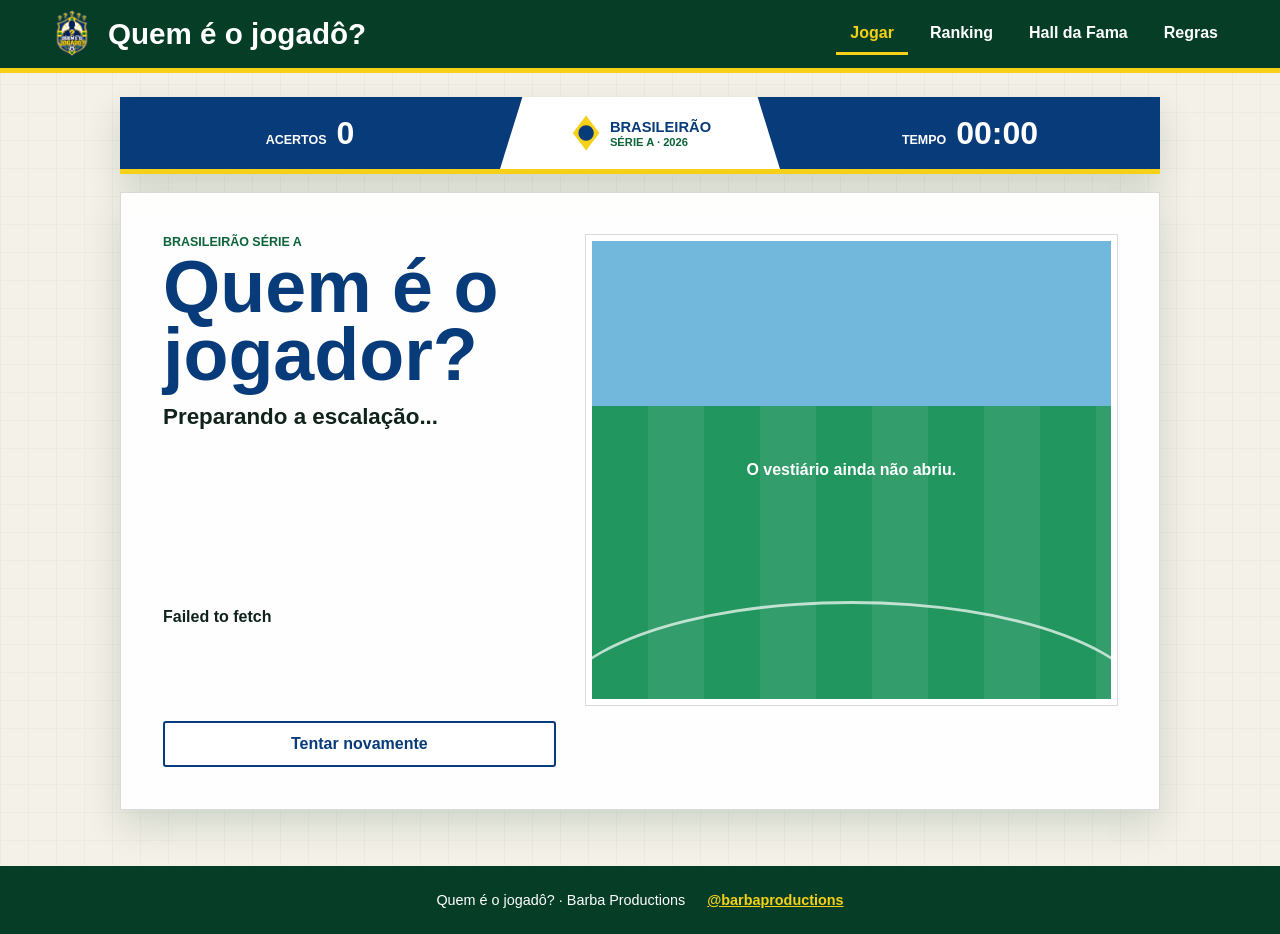
==== web/index.html @ 21b41969 "Publish Quem é o jogadô frontend" ====
<!doctype html>
<html lang="pt-BR">
<head>
  <meta charset="utf-8">
  <meta name="viewport" content="width=device-width, initial-scale=1">
  <meta name="theme-color" content="#0b6338">
  <meta name="description" content="Adivinhe jogadores do Brasileirão Série A pela silhueta, clube, camisa e posição neste quiz de futebol gratuito.">
  <meta http-equiv="Content-Security-Policy" content="default-src 'self'; img-src 'self' https://southamerica-east1-quemeojogado.cloudfunctions.net http://127.0.0.1:5001 data:; connect-src 'self' https://southamerica-east1-quemeojogado.cloudfunctions.net http://127.0.0.1:5001; style-src 'self' https://fonts.googleapis.com; font-src https://fonts.gstatic.com; script-src 'self'; base-uri 'self'; form-action 'self'">
  <title>Quem é o jogadô? | Quiz de jogadores do Brasileirão</title>
  <link rel="canonical" href="https://qj.barbaproductions.com/">
  <link rel="icon" href="favicon.ico" sizes="any">
  <link rel="icon" type="image/png" sizes="32x32" href="favicon-32x32.png">
  <link rel="icon" type="image/png" sizes="16x16" href="favicon-16x16.png">
  <link rel="apple-touch-icon" sizes="180x180" href="apple-touch-icon.png">
  <link rel="manifest" href="manifest.webmanifest">
  <link rel="preconnect" href="https://fonts.googleapis.com">
  <link rel="preconnect" href="https://fonts.gstatic.com" crossorigin>
  <link href="https://fonts.googleapis.com/css2?family=Barlow+Condensed:wght@600;700;800&family=Source+Sans+3:wght@400;600;700&display=swap" rel="stylesheet">
  <link rel="stylesheet" href="css/style.css">
</head>
<body>
  <header class="topbar">
    <a class="brand" href="index.html" aria-label="Quem é o jogadô? - Jogar">
      <img src="assets/QJ_logo.png" alt="Quem é o jogadô?">
      <span>Quem é o jogadô?</span>
    </a>
    <button class="menu-button" id="menu-button" type="button" aria-label="Abrir menu" aria-expanded="false">☰</button>
    <nav id="site-nav" aria-label="Navegação principal">
      <a class="active" href="index.html">Jogar</a>
      <a href="ranking.html">Ranking</a>
      <a href="hall-of-fame.html">Hall da Fama</a>
      <a href="regras.html">Regras</a>
    </nav>
  </header>

  <main class="game-shell">
    <section class="score-strip" aria-label="Placar da partida">
      <div><span class="score-label">Acertos</span><strong id="score">0</strong></div>
      <div class="competition-mark"><img src="assets/brasileirao-placeholder.svg" alt="Brasileirão Série A 2026 - logo provisório"></div>
      <div><span class="score-label">Tempo</span><strong id="timer">00:00</strong></div>
    </section>

    <section class="game-panel" aria-live="polite">
      <div class="question-block">
        <p class="eyebrow">Brasileirão Série A</p>
        <h1>Quem é o jogador?</h1>
        <p class="clue" id="clue">Preparando a escalação...</p>
      </div>

      <div class="player-stage">
        <div class="pitch-lines" aria-hidden="true"></div>
        <img id="player-image" alt="Silhueta do jogador misterioso" hidden>
        <div class="loading-player" id="loading-player" role="status">Entrando em campo...</div>
      </div>

      <div class="options" id="options" aria-label="Alternativas"></div>
      <p class="status-message" id="status-message" role="status"></p>
      <button class="button button-secondary" id="retry-button" type="button" hidden>Tentar novamente</button>
    </section>

    <section class="game-over" id="game-over" hidden>
      <p class="eyebrow">Fim de jogo</p>
      <h2>Sua sequência: <span id="final-score">0</span></h2>
      <p>Tempo total: <strong id="final-time">00:00</strong></p>
      <form id="score-form">
        <label for="player-name">Seu nome no Ranking dos "especialistas"</label>
        <div class="submit-row">
          <input id="player-name" name="name" maxlength="24" autocomplete="nickname" placeholder="Seu nome" required>
          <button class="button button-primary" type="submit">Enviar resultado</button>
        </div>
      </form>
      <p class="form-status" id="submit-status" role="status"></p>
      <div class="end-actions">
        <button class="button button-secondary" id="share-button" type="button">Compartilhar</button>
        <button class="button button-primary" id="new-game-button" type="button">Jogar de novo</button>
      </div>
    </section>
  </main>

  <footer>
    <span>Quem é o jogadô? · Barba Productions</span>
    <a href="https://www.instagram.com/barba.productions/" target="_blank" rel="noopener noreferrer">@barbaproductions</a>
  </footer>

  <script type="module" src="js/game.js"></script>
</body>
</html>
---- web/css/style.css ----
@import url('https://fonts.googleapis.com/css2?family=Barlow+Condensed:wght@600;700;800&family=Source+Sans+3:wght@400;600;700&display=swap');

:root {
  --green: #0b6338;
  --green-dark: #063d27;
  --yellow: #f7d117;
  --blue: #083b7a;
  --red: #c93434;
  --ink: #10231b;
  --paper: #f4f1e8;
  --white: #fff;
  --line: rgba(16, 35, 27, 0.16);
  --shadow: 0 14px 35px rgba(6, 61, 39, 0.16);
}

* { box-sizing: border-box; }
[hidden] { display: none !important; }
html { min-width: 320px; }
body {
  margin: 0;
  min-height: 100vh;
  display: flex;
  flex-direction: column;
  color: var(--ink);
  background-color: var(--paper);
  background-image: linear-gradient(rgba(11,99,56,.035) 1px, transparent 1px), linear-gradient(90deg, rgba(11,99,56,.035) 1px, transparent 1px);
  background-size: 28px 28px;
  font-family: 'Source Sans 3', sans-serif;
}

button, input { font: inherit; }
a { color: inherit; }
.topbar {
  min-height: 72px;
  padding: 10px clamp(16px, 4vw, 48px);
  display: flex;
  align-items: center;
  justify-content: space-between;
  gap: 24px;
  color: var(--white);
  background: var(--green-dark);
  border-bottom: 5px solid var(--yellow);
}
.brand { display: flex; align-items: center; gap: 12px; text-decoration: none; }
.brand img { width: 48px; height: 48px; object-fit: contain; }
.brand span, h1, h2 { font-family: 'Barlow Condensed', sans-serif; letter-spacing: 0; }
.brand span { font-size: clamp(1.35rem, 3vw, 1.85rem); font-weight: 800; }
nav { display: flex; gap: 8px; }
nav a { padding: 10px 14px; font-weight: 700; text-decoration: none; border-bottom: 3px solid transparent; }
nav a:hover, nav a.active { color: var(--yellow); border-color: var(--yellow); }
.menu-button { display: none; border: 0; background: transparent; color: var(--white); font-size: 1.6rem; cursor: pointer; }

.game-shell, .ranking-shell, .content-shell { width: min(100% - 24px, 1040px); margin: 0 auto; flex: 1; }
.game-shell { padding: 24px 0 56px; }
.score-strip {
  display: grid;
  grid-template-columns: minmax(96px, 1fr) minmax(180px, 280px) minmax(96px, 1fr);
  align-items: center;
  min-height: 76px;
  color: var(--white);
  background: var(--blue);
  border-bottom: 5px solid var(--yellow);
  box-shadow: var(--shadow);
}
.score-strip > div:not(.competition-mark) { display: flex; align-items: baseline; justify-content: center; gap: 10px; }
.score-label { text-transform: uppercase; font-weight: 700; font-size: .78rem; }
.score-strip strong { font-family: 'Barlow Condensed', sans-serif; font-size: 2rem; }
.competition-mark { align-self: stretch; display: grid; place-items: center; padding: 8px; background: var(--white); clip-path: polygon(8% 0, 92% 0, 100% 100%, 0 100%); }
.competition-mark img { width: 100%; max-height: 56px; }

.game-panel { margin-top: 18px; display: grid; grid-template-columns: minmax(250px, .85fr) minmax(320px, 1.15fr); grid-template-areas: 'question stage' 'options stage' 'status stage'; gap: 16px 30px; padding: clamp(22px, 4vw, 42px); background: rgba(255,255,255,.94); border: 1px solid var(--line); box-shadow: var(--shadow); }
.question-block { grid-area: question; text-align: left; }
.eyebrow { margin: 0 0 4px; color: var(--green); font-size: .78rem; font-weight: 800; text-transform: uppercase; }
h1 { margin: 0; color: var(--blue); font-size: clamp(2.4rem, 7vw, 4.6rem); line-height: .92; }
.clue { margin: 16px 0 0; font-weight: 700; font-size: 1.4rem; }
.player-stage { grid-area: stage; position: relative; overflow: hidden; min-height: 470px; display: grid; place-items: end center; background: linear-gradient(180deg, #72b7dc 0 36%, #159055 36% 100%); border: 6px solid var(--white); outline: 1px solid var(--line); }
.player-stage::before { content: ''; position: absolute; width: 115%; height: 48%; bottom: -28%; border: 3px solid rgba(255,255,255,.7); border-radius: 50%; }
.pitch-lines { position: absolute; inset: 36% 0 0; background: repeating-linear-gradient(90deg, rgba(255,255,255,.05) 0 56px, rgba(255,255,255,.13) 56px 112px); }
.player-stage img { position: relative; z-index: 2; width: min(100%, 430px); height: 450px; object-fit: contain; object-position: bottom center; animation: player-in .35s ease both; filter: drop-shadow(0 12px 10px rgba(0,0,0,.24)); }
.loading-player { align-self: center; z-index: 2; color: var(--white); font-weight: 800; }
.options { grid-area: options; display: grid; grid-template-columns: 1fr 1fr; gap: 10px; align-content: start; }
.option { min-width: 0; min-height: 58px; padding: 10px 14px; border: 2px solid var(--green); color: var(--green-dark); background: var(--white); font-weight: 700; cursor: pointer; transition: transform .15s ease, color .15s ease, background .15s ease; -webkit-tap-highlight-color: transparent; }
.option:focus-visible { outline: 3px solid var(--yellow); outline-offset: 2px; transform: translateY(-2px); }
.option:disabled { cursor: default; }
.option.correct { color: var(--white); background: var(--green); }
.option.wrong { color: var(--white); border-color: var(--red); background: var(--red); }
.status-message { grid-area: status; min-height: 24px; margin: 0; font-weight: 700; }

.button { min-height: 46px; display: inline-flex; align-items: center; justify-content: center; padding: 10px 20px; border: 2px solid transparent; border-radius: 3px; font-weight: 800; text-decoration: none; cursor: pointer; }
.button-primary { color: var(--white); background: var(--green); }
.button-secondary { color: var(--blue); background: var(--white); border-color: var(--blue); }
.game-over { margin: 18px auto 0; padding: clamp(24px, 5vw, 40px); background: var(--yellow); border-left: 9px solid var(--blue); box-shadow: var(--shadow); }
.game-over h2 { margin: 0; color: var(--blue); font-size: clamp(2rem, 5vw, 3.3rem); }
.game-over label { display: block; margin: 22px 0 6px; font-weight: 700; }
.submit-row { display: flex; gap: 10px; }
.submit-row input { min-width: 0; flex: 1; padding: 12px 14px; border: 2px solid var(--blue); border-radius: 3px; background: var(--white); }
.end-actions { display: flex; gap: 10px; margin-top: 18px; flex-wrap: wrap; }
.form-status { min-height: 24px; margin: 8px 0 0; }

.ranking-shell { padding: clamp(36px, 7vw, 76px) 0; }
.ranking-heading { margin-bottom: 24px; }
.ranking-heading h1 { max-width: 800px; }
.ranking-heading > p:last-child { font-size: 1.08rem; }
.ranking-board { overflow-x: auto; margin-bottom: 24px; background: var(--white); box-shadow: var(--shadow); border-top: 7px solid var(--yellow); }
table { width: 100%; border-collapse: collapse; min-width: 620px; }
th, td { padding: 15px 18px; text-align: left; border-bottom: 1px solid var(--line); }
th { color: var(--white); background: var(--blue); font-family: 'Barlow Condensed', sans-serif; font-size: 1.08rem; text-transform: uppercase; }
tbody tr:nth-child(-n+3) { background: #fffbea; }
tbody td:first-child { font-family: 'Barlow Condensed', sans-serif; font-size: 1.25rem; font-weight: 800; color: var(--green); }

.content-shell { padding: clamp(36px, 7vw, 76px) 0; }
.page-hero { display: grid; grid-template-columns: minmax(180px, 280px) minmax(0, 1fr); align-items: center; gap: clamp(28px, 6vw, 72px); margin-bottom: clamp(36px, 7vw, 72px); }
.page-hero > img { width: 100%; max-height: 280px; object-fit: contain; }
.page-hero h1 { max-width: 720px; }
.page-hero .lead { max-width: 680px; margin: 18px 0 0; font-size: clamp(1.08rem, 2vw, 1.3rem); }
.content-band { margin: 0 calc(50% - 50vw); padding: clamp(34px, 6vw, 64px) max(12px, calc((100vw - 1016px) / 2)); background: var(--white); border-top: 7px solid var(--yellow); }
.content-band + .content-band { border-top: 1px solid var(--line); }
.content-band.alt { color: var(--white); background: var(--blue); border-color: var(--yellow); }
.content-band h2 { margin: 0 0 18px; color: inherit; font-size: clamp(1.8rem, 4vw, 2.8rem); }
.content-band p { max-width: 780px; font-size: 1.08rem; }
.rules-list { max-width: 820px; margin: 0; padding-left: 24px; }
.rules-list li { margin: 12px 0; padding-left: 6px; }
.install-grid { display: grid; grid-template-columns: repeat(2, minmax(0, 1fr)); gap: 28px; }
.install-grid section { border-top: 4px solid var(--green); }
.install-grid h3 { margin-bottom: 8px; font-family: 'Barlow Condensed', sans-serif; font-size: 1.65rem; }
.fame-callout { max-width: 800px; padding-left: clamp(20px, 4vw, 40px); border-left: 9px solid var(--yellow); }
.fame-callout strong { display: block; color: var(--yellow); font-family: 'Barlow Condensed', sans-serif; font-size: clamp(3rem, 10vw, 7rem); line-height: .85; }
.fame-callout p { margin-bottom: 0; font-size: clamp(1.25rem, 3vw, 1.8rem); font-weight: 700; }

footer { min-height: 68px; padding: 18px clamp(16px, 4vw, 48px); display: flex; align-items: center; justify-content: center; gap: 10px 22px; flex-wrap: wrap; color: var(--white); background: var(--green-dark); font-size: .9rem; }
footer a { color: var(--yellow); font-weight: 700; }
@keyframes player-in { from { opacity: 0; transform: translateY(18px); } to { opacity: 1; transform: translateY(0); } }

@media (hover: hover) and (pointer: fine) {
  .option:hover:not(:disabled) { transform: translateY(-2px); }
}

@media (max-width: 760px) {
  .topbar { min-height: 64px; }
  .brand img { width: 40px; height: 40px; }
  .menu-button { display: block; margin-left: auto; }
  nav { display: none; position: absolute; z-index: 20; top: 64px; left: 0; right: 0; padding: 12px 18px 18px; background: var(--green-dark); flex-direction: column; }
  nav.open { display: flex; }
  .score-strip { grid-template-columns: 1fr 1fr; }
  .competition-mark { display: none; }
  .game-panel { grid-template-columns: 1fr; grid-template-areas: 'question' 'stage' 'options' 'status'; gap: 12px; padding: 14px; }
  .player-stage { min-height: 240px; }
  .player-stage img { height: 230px; }
  .options { grid-template-columns: repeat(2, minmax(0, 1fr)); }
  .option { min-height: 56px; padding: 7px 8px; line-height: 1.15; }
  .submit-row { flex-direction: column; }
  .page-hero { grid-template-columns: 1fr; text-align: center; }
  .page-hero > img { width: min(52vw, 190px); margin: 0 auto; }
  .page-hero .lead { margin-left: auto; margin-right: auto; }
  .install-grid { grid-template-columns: 1fr; }
}

@media (prefers-reduced-motion: reduce) {
  *, *::before, *::after { animation-duration: .01ms !important; transition-duration: .01ms !important; }
}
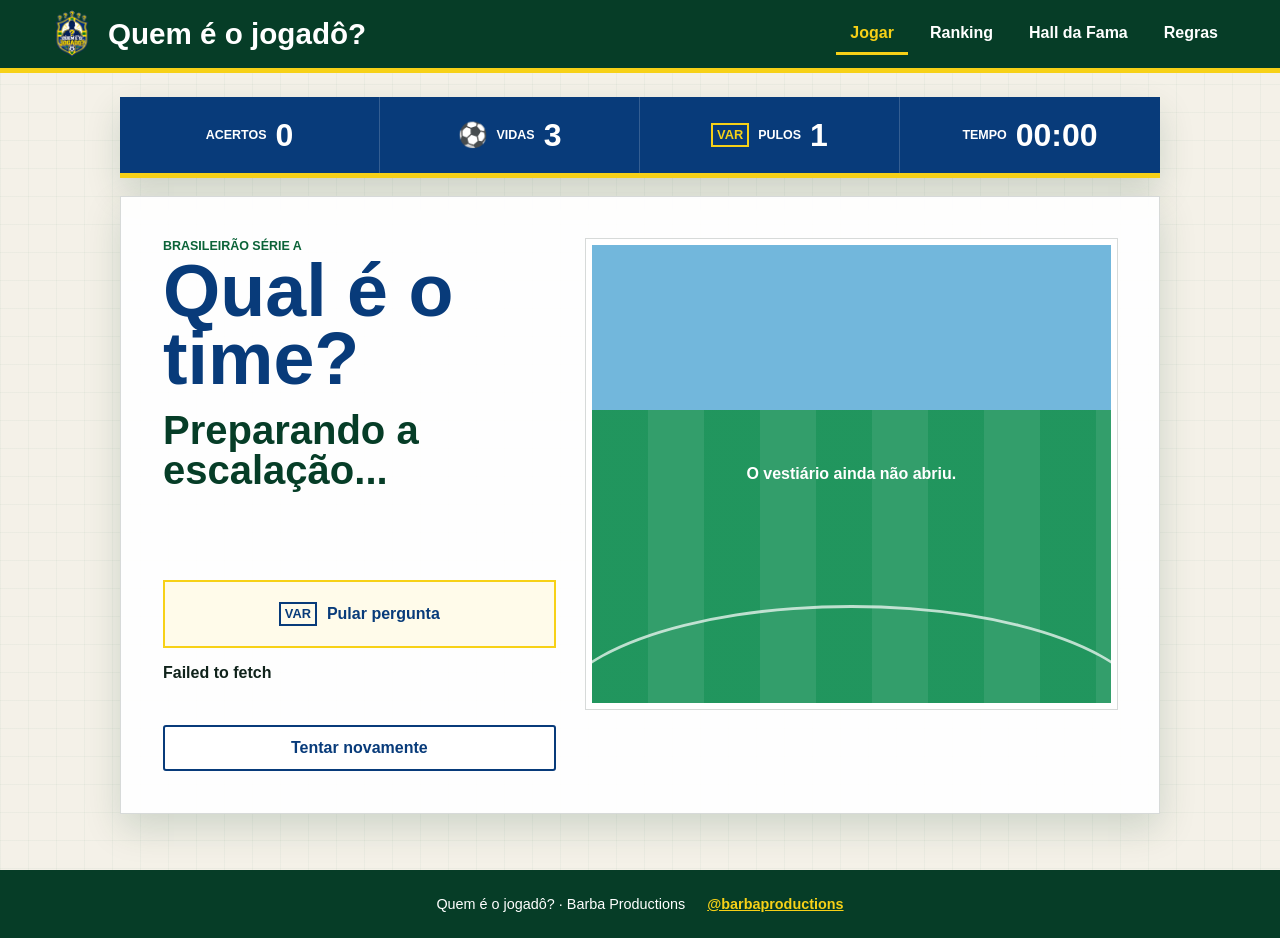
==== commit 85022c79: "Redesign game to guess teams with lives and VAR" ====
--- a/web/index.html
+++ b/web/index.html
@@ -4,7 +4,7 @@
   <meta charset="utf-8">
   <meta name="viewport" content="width=device-width, initial-scale=1">
   <meta name="theme-color" content="#0b6338">
-  <meta name="description" content="Adivinhe jogadores do Brasileirão Série A pela silhueta, clube, camisa e posição neste quiz de futebol gratuito.">
+  <meta name="description" content="Descubra o time dos jogadores do Brasileirão Série A usando foto, nome, camisa e posição. Você tem três vidas e uma ajuda do VAR.">
   <meta http-equiv="Content-Security-Policy" content="default-src 'self'; img-src 'self' https://southamerica-east1-quemeojogado.cloudfunctions.net http://127.0.0.1:5001 data:; connect-src 'self' https://southamerica-east1-quemeojogado.cloudfunctions.net http://127.0.0.1:5001; style-src 'self' https://fonts.googleapis.com; font-src https://fonts.gstatic.com; script-src 'self'; base-uri 'self'; form-action 'self'">
   <title>Quem é o jogadô? | Quiz de jogadores do Brasileirão</title>
   <link rel="canonical" href="https://qj.barbaproductions.com/">
@@ -36,24 +36,27 @@
   <main class="game-shell">
     <section class="score-strip" aria-label="Placar da partida">
       <div><span class="score-label">Acertos</span><strong id="score">0</strong></div>
-      <div class="competition-mark"><img src="assets/brasileirao-placeholder.svg" alt="Brasileirão Série A 2026 - logo provisório"></div>
+      <div class="resource-counter"><span class="resource-icon" aria-hidden="true">⚽</span><span class="score-label">Vidas</span><strong id="lives">3</strong></div>
+      <div class="resource-counter"><span class="var-icon" aria-hidden="true">VAR</span><span class="score-label">Pulos</span><strong id="skips">1</strong></div>
       <div><span class="score-label">Tempo</span><strong id="timer">00:00</strong></div>
     </section>
 
     <section class="game-panel" aria-live="polite">
       <div class="question-block">
         <p class="eyebrow">Brasileirão Série A</p>
-        <h1>Quem é o jogador?</h1>
-        <p class="clue" id="clue">Preparando a escalação...</p>
+        <h1>Qual é o time?</h1>
+        <p class="player-name-clue" id="player-name-clue">Preparando a escalação...</p>
+        <p class="clue" id="clue"></p>
       </div>
 
       <div class="player-stage">
         <div class="pitch-lines" aria-hidden="true"></div>
-        <img id="player-image" alt="Silhueta do jogador misterioso" hidden>
+        <img id="player-image" alt="Foto do jogador" hidden>
         <div class="loading-player" id="loading-player" role="status">Entrando em campo...</div>
       </div>
 
       <div class="options" id="options" aria-label="Alternativas"></div>
+      <button class="skip-button" id="skip-button" type="button"><span class="var-icon" aria-hidden="true">VAR</span>Pular pergunta</button>
       <p class="status-message" id="status-message" role="status"></p>
       <button class="button button-secondary" id="retry-button" type="button" hidden>Tentar novamente</button>
     </section>
--- a/web/css/style.css
+++ b/web/css/style.css
@@ -54,7 +54,7 @@
 .game-shell { padding: 24px 0 56px; }
 .score-strip {
   display: grid;
-  grid-template-columns: minmax(96px, 1fr) minmax(180px, 280px) minmax(96px, 1fr);
+  grid-template-columns: repeat(4, minmax(96px, 1fr));
   align-items: center;
   min-height: 76px;
   color: var(--white);
@@ -62,17 +62,19 @@
   border-bottom: 5px solid var(--yellow);
   box-shadow: var(--shadow);
 }
-.score-strip > div:not(.competition-mark) { display: flex; align-items: baseline; justify-content: center; gap: 10px; }
+.score-strip > div { min-height: 76px; display: flex; align-items: center; justify-content: center; gap: 9px; border-right: 1px solid rgba(255,255,255,.18); }
+.score-strip > div:last-child { border-right: 0; }
 .score-label { text-transform: uppercase; font-weight: 700; font-size: .78rem; }
 .score-strip strong { font-family: 'Barlow Condensed', sans-serif; font-size: 2rem; }
-.competition-mark { align-self: stretch; display: grid; place-items: center; padding: 8px; background: var(--white); clip-path: polygon(8% 0, 92% 0, 100% 100%, 0 100%); }
-.competition-mark img { width: 100%; max-height: 56px; }
+.resource-icon { font-size: 1.5rem; line-height: 1; }
+.var-icon { min-width: 35px; min-height: 24px; display: inline-grid; place-items: center; padding: 2px 4px; color: var(--yellow); border: 2px solid currentColor; font-family: 'Barlow Condensed', sans-serif; font-size: .8rem; font-weight: 800; line-height: 1; }
 
-.game-panel { margin-top: 18px; display: grid; grid-template-columns: minmax(250px, .85fr) minmax(320px, 1.15fr); grid-template-areas: 'question stage' 'options stage' 'status stage'; gap: 16px 30px; padding: clamp(22px, 4vw, 42px); background: rgba(255,255,255,.94); border: 1px solid var(--line); box-shadow: var(--shadow); }
+.game-panel { margin-top: 18px; display: grid; grid-template-columns: minmax(250px, .85fr) minmax(320px, 1.15fr); grid-template-areas: 'question stage' 'options stage' 'skip stage' 'status stage'; gap: 16px 30px; padding: clamp(22px, 4vw, 42px); background: rgba(255,255,255,.94); border: 1px solid var(--line); box-shadow: var(--shadow); }
 .question-block { grid-area: question; text-align: left; }
 .eyebrow { margin: 0 0 4px; color: var(--green); font-size: .78rem; font-weight: 800; text-transform: uppercase; }
 h1 { margin: 0; color: var(--blue); font-size: clamp(2.4rem, 7vw, 4.6rem); line-height: .92; }
 .clue { margin: 16px 0 0; font-weight: 700; font-size: 1.4rem; }
+.player-name-clue { margin: 18px 0 0; color: var(--green-dark); font-family: 'Barlow Condensed', sans-serif; font-size: clamp(1.7rem, 4vw, 2.5rem); font-weight: 800; line-height: 1; }
 .player-stage { grid-area: stage; position: relative; overflow: hidden; min-height: 470px; display: grid; place-items: end center; background: linear-gradient(180deg, #72b7dc 0 36%, #159055 36% 100%); border: 6px solid var(--white); outline: 1px solid var(--line); }
 .player-stage::before { content: ''; position: absolute; width: 115%; height: 48%; bottom: -28%; border: 3px solid rgba(255,255,255,.7); border-radius: 50%; }
 .pitch-lines { position: absolute; inset: 36% 0 0; background: repeating-linear-gradient(90deg, rgba(255,255,255,.05) 0 56px, rgba(255,255,255,.13) 56px 112px); }
@@ -85,6 +87,9 @@
 .option.correct { color: var(--white); background: var(--green); }
 .option.wrong { color: var(--white); border-color: var(--red); background: var(--red); }
 .status-message { grid-area: status; min-height: 24px; margin: 0; font-weight: 700; }
+.skip-button { grid-area: skip; min-height: 48px; display: inline-flex; align-items: center; justify-content: center; gap: 10px; padding: 8px 14px; color: var(--blue); background: #fffbea; border: 2px solid var(--yellow); font-weight: 800; cursor: pointer; }
+.skip-button .var-icon { color: var(--blue); }
+.skip-button:disabled { opacity: .45; cursor: default; }
 
 .button { min-height: 46px; display: inline-flex; align-items: center; justify-content: center; padding: 10px 20px; border: 2px solid transparent; border-radius: 3px; font-weight: 800; text-decoration: none; cursor: pointer; }
 .button-primary { color: var(--white); background: var(--green); }
@@ -141,9 +146,11 @@
   .menu-button { display: block; margin-left: auto; }
   nav { display: none; position: absolute; z-index: 20; top: 64px; left: 0; right: 0; padding: 12px 18px 18px; background: var(--green-dark); flex-direction: column; }
   nav.open { display: flex; }
-  .score-strip { grid-template-columns: 1fr 1fr; }
-  .competition-mark { display: none; }
-  .game-panel { grid-template-columns: 1fr; grid-template-areas: 'question' 'stage' 'options' 'status'; gap: 12px; padding: 14px; }
+  .score-strip { grid-template-columns: repeat(2, 1fr); }
+  .score-strip > div { min-height: 56px; }
+  .score-strip > div:nth-child(2) { border-right: 0; }
+  .score-strip > div:nth-child(-n+2) { border-bottom: 1px solid rgba(255,255,255,.18); }
+  .game-panel { grid-template-columns: 1fr; grid-template-areas: 'question' 'stage' 'options' 'skip' 'status'; gap: 12px; padding: 14px; }
   .player-stage { min-height: 240px; }
   .player-stage img { height: 230px; }
   .options { grid-template-columns: repeat(2, minmax(0, 1fr)); }
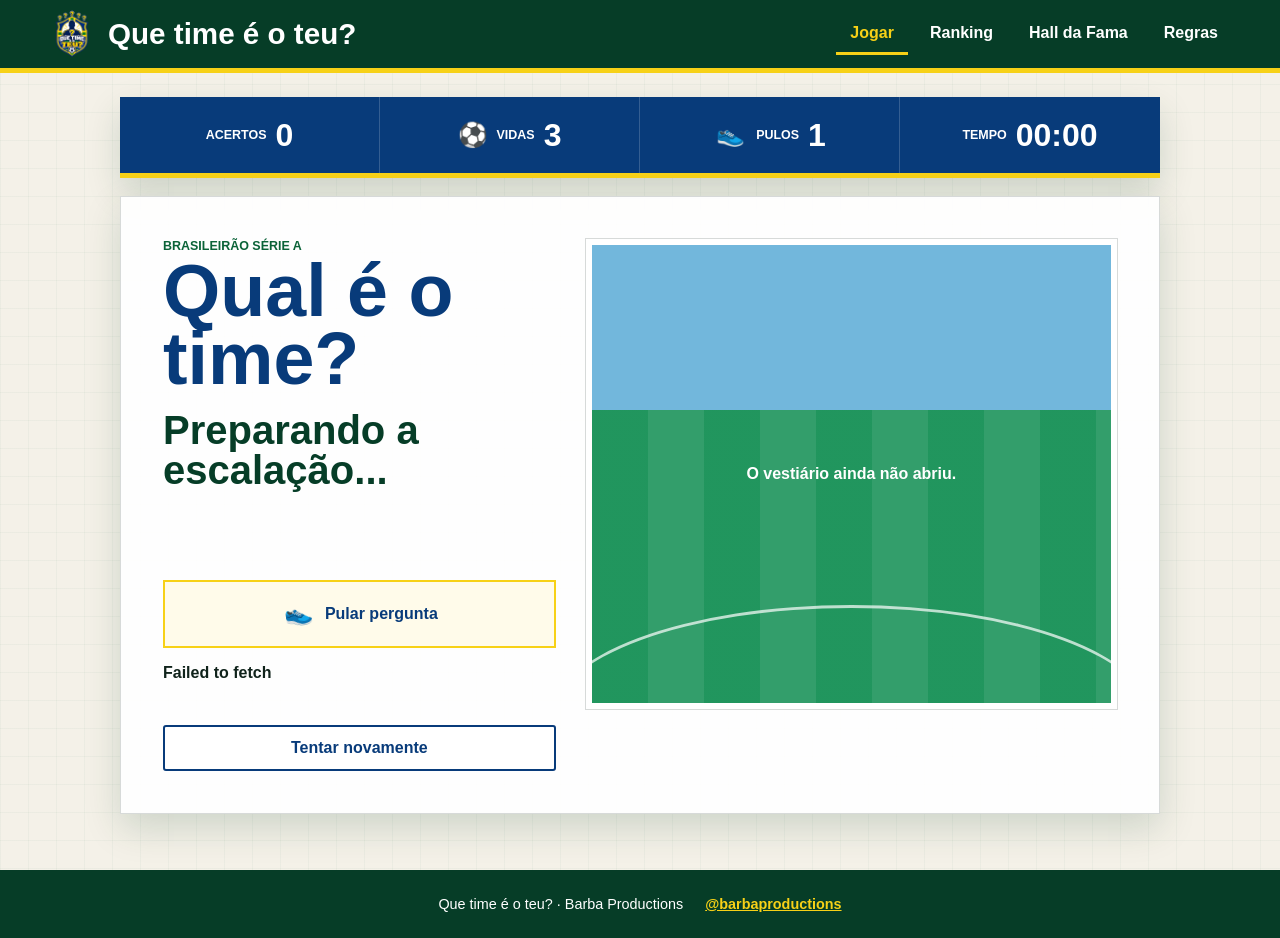
==== commit 10292d58: "Rename game and preload player photos" ====
--- a/web/index.html
+++ b/web/index.html
@@ -4,9 +4,9 @@
   <meta charset="utf-8">
   <meta name="viewport" content="width=device-width, initial-scale=1">
   <meta name="theme-color" content="#0b6338">
-  <meta name="description" content="Descubra o time dos jogadores do Brasileirão Série A usando foto, nome, camisa e posição. Você tem três vidas e uma ajuda do VAR.">
+  <meta name="description" content="Descubra o time dos jogadores do Brasileirão Série A usando foto, nome, camisa e posição. Você tem três vidas e um pulo.">
   <meta http-equiv="Content-Security-Policy" content="default-src 'self'; img-src 'self' https://southamerica-east1-quemeojogado.cloudfunctions.net http://127.0.0.1:5001 data:; connect-src 'self' https://southamerica-east1-quemeojogado.cloudfunctions.net http://127.0.0.1:5001; style-src 'self' https://fonts.googleapis.com; font-src https://fonts.gstatic.com; script-src 'self'; base-uri 'self'; form-action 'self'">
-  <title>Quem é o jogadô? | Quiz de jogadores do Brasileirão</title>
+  <title>Que time é o teu? | Quiz de jogadores do Brasileirão</title>
   <link rel="canonical" href="https://qj.barbaproductions.com/">
   <link rel="icon" href="favicon.ico" sizes="any">
   <link rel="icon" type="image/png" sizes="32x32" href="favicon-32x32.png">
@@ -20,9 +20,9 @@
 </head>
 <body>
   <header class="topbar">
-    <a class="brand" href="index.html" aria-label="Quem é o jogadô? - Jogar">
-      <img src="assets/QJ_logo.png" alt="Quem é o jogadô?">
-      <span>Quem é o jogadô?</span>
+    <a class="brand" href="index.html" aria-label="Que time é o teu? - Jogar">
+      <img src="assets/QTT_logo.png" alt="Que time é o teu?">
+      <span>Que time é o teu?</span>
     </a>
     <button class="menu-button" id="menu-button" type="button" aria-label="Abrir menu" aria-expanded="false">☰</button>
     <nav id="site-nav" aria-label="Navegação principal">
@@ -37,7 +37,7 @@
     <section class="score-strip" aria-label="Placar da partida">
       <div><span class="score-label">Acertos</span><strong id="score">0</strong></div>
       <div class="resource-counter"><span class="resource-icon" aria-hidden="true">⚽</span><span class="score-label">Vidas</span><strong id="lives">3</strong></div>
-      <div class="resource-counter"><span class="var-icon" aria-hidden="true">VAR</span><span class="score-label">Pulos</span><strong id="skips">1</strong></div>
+      <div class="resource-counter"><span class="boot-icon" aria-hidden="true">👟</span><span class="score-label">Pulos</span><strong id="skips">1</strong></div>
       <div><span class="score-label">Tempo</span><strong id="timer">00:00</strong></div>
     </section>
 
@@ -56,7 +56,7 @@
       </div>
 
       <div class="options" id="options" aria-label="Alternativas"></div>
-      <button class="skip-button" id="skip-button" type="button"><span class="var-icon" aria-hidden="true">VAR</span>Pular pergunta</button>
+      <button class="skip-button" id="skip-button" type="button"><span class="boot-icon" aria-hidden="true">👟</span>Pular pergunta</button>
       <p class="status-message" id="status-message" role="status"></p>
       <button class="button button-secondary" id="retry-button" type="button" hidden>Tentar novamente</button>
     </section>
@@ -81,7 +81,7 @@
   </main>
 
   <footer>
-    <span>Quem é o jogadô? · Barba Productions</span>
+    <span>Que time é o teu? · Barba Productions</span>
     <a href="https://www.instagram.com/barba.productions/" target="_blank" rel="noopener noreferrer">@barbaproductions</a>
   </footer>
 
--- a/web/css/style.css
+++ b/web/css/style.css
@@ -67,7 +67,7 @@
 .score-label { text-transform: uppercase; font-weight: 700; font-size: .78rem; }
 .score-strip strong { font-family: 'Barlow Condensed', sans-serif; font-size: 2rem; }
 .resource-icon { font-size: 1.5rem; line-height: 1; }
-.var-icon { min-width: 35px; min-height: 24px; display: inline-grid; place-items: center; padding: 2px 4px; color: var(--yellow); border: 2px solid currentColor; font-family: 'Barlow Condensed', sans-serif; font-size: .8rem; font-weight: 800; line-height: 1; }
+.boot-icon { display: inline-grid; place-items: center; width: 34px; height: 28px; font-size: 1.45rem; line-height: 1; filter: saturate(.9); }
 
 .game-panel { margin-top: 18px; display: grid; grid-template-columns: minmax(250px, .85fr) minmax(320px, 1.15fr); grid-template-areas: 'question stage' 'options stage' 'skip stage' 'status stage'; gap: 16px 30px; padding: clamp(22px, 4vw, 42px); background: rgba(255,255,255,.94); border: 1px solid var(--line); box-shadow: var(--shadow); }
 .question-block { grid-area: question; text-align: left; }
@@ -88,7 +88,7 @@
 .option.wrong { color: var(--white); border-color: var(--red); background: var(--red); }
 .status-message { grid-area: status; min-height: 24px; margin: 0; font-weight: 700; }
 .skip-button { grid-area: skip; min-height: 48px; display: inline-flex; align-items: center; justify-content: center; gap: 10px; padding: 8px 14px; color: var(--blue); background: #fffbea; border: 2px solid var(--yellow); font-weight: 800; cursor: pointer; }
-.skip-button .var-icon { color: var(--blue); }
+.skip-button .boot-icon { transform: rotate(-8deg); }
 .skip-button:disabled { opacity: .45; cursor: default; }
 
 .button { min-height: 46px; display: inline-flex; align-items: center; justify-content: center; padding: 10px 20px; border: 2px solid transparent; border-radius: 3px; font-weight: 800; text-decoration: none; cursor: pointer; }
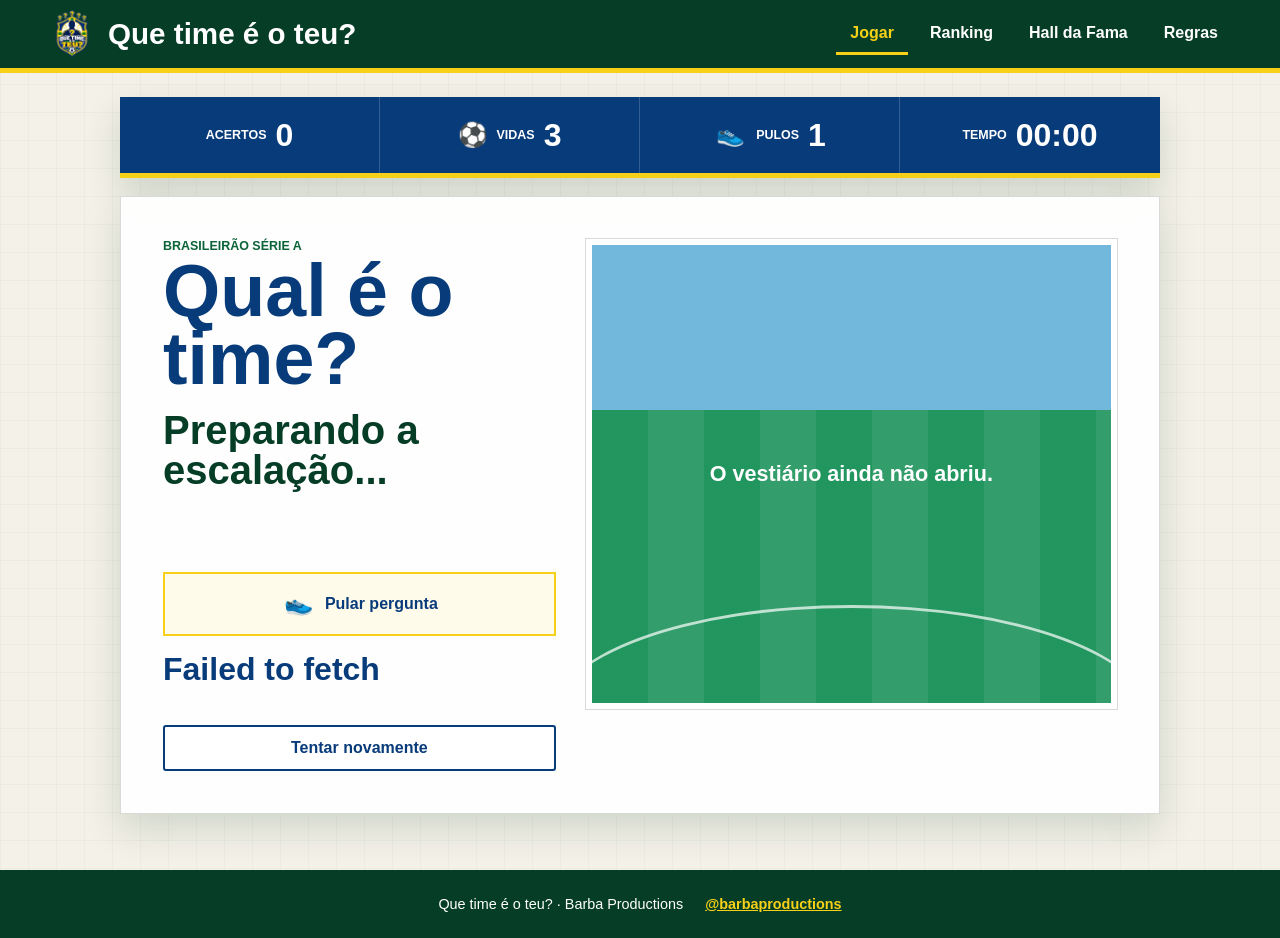
==== commit 654fbab2: "Speed up game feedback and change domain" ====
--- a/web/index.html
+++ b/web/index.html
@@ -7,7 +7,7 @@
   <meta name="description" content="Descubra o time dos jogadores do Brasileirão Série A usando foto, nome, camisa e posição. Você tem três vidas e um pulo.">
   <meta http-equiv="Content-Security-Policy" content="default-src 'self'; img-src 'self' https://southamerica-east1-quemeojogado.cloudfunctions.net http://127.0.0.1:5001 data:; connect-src 'self' https://southamerica-east1-quemeojogado.cloudfunctions.net http://127.0.0.1:5001; style-src 'self' https://fonts.googleapis.com; font-src https://fonts.gstatic.com; script-src 'self'; base-uri 'self'; form-action 'self'">
   <title>Que time é o teu? | Quiz de jogadores do Brasileirão</title>
-  <link rel="canonical" href="https://qj.barbaproductions.com/">
+  <link rel="canonical" href="https://quetimeteu.barbaproductions.com/">
   <link rel="icon" href="favicon.ico" sizes="any">
   <link rel="icon" type="image/png" sizes="32x32" href="favicon-32x32.png">
   <link rel="icon" type="image/png" sizes="16x16" href="favicon-16x16.png">
--- a/web/css/style.css
+++ b/web/css/style.css
@@ -79,14 +79,17 @@
 .player-stage::before { content: ''; position: absolute; width: 115%; height: 48%; bottom: -28%; border: 3px solid rgba(255,255,255,.7); border-radius: 50%; }
 .pitch-lines { position: absolute; inset: 36% 0 0; background: repeating-linear-gradient(90deg, rgba(255,255,255,.05) 0 56px, rgba(255,255,255,.13) 56px 112px); }
 .player-stage img { position: relative; z-index: 2; width: min(100%, 430px); height: 450px; object-fit: contain; object-position: bottom center; animation: player-in .35s ease both; filter: drop-shadow(0 12px 10px rgba(0,0,0,.24)); }
-.loading-player { align-self: center; z-index: 2; color: var(--white); font-weight: 800; }
+.loading-player { align-self: center; z-index: 2; display: grid; place-items: center; gap: 12px; color: var(--white); font-size: 1.35rem; font-weight: 800; text-align: center; }
+.loading-player::before { content: '⚽'; font-size: 3rem; line-height: 1; filter: drop-shadow(0 6px 5px rgba(0,0,0,.22)); animation: loading-ball .85s ease-in-out infinite alternate; }
+.loading-player:not(.error) { animation: loading-text 1.1s ease-in-out infinite alternate; }
+.loading-player.error::before { display: none; }
 .options { grid-area: options; display: grid; grid-template-columns: 1fr 1fr; gap: 10px; align-content: start; }
 .option { min-width: 0; min-height: 58px; padding: 10px 14px; border: 2px solid var(--green); color: var(--green-dark); background: var(--white); font-weight: 700; cursor: pointer; transition: transform .15s ease, color .15s ease, background .15s ease; -webkit-tap-highlight-color: transparent; }
 .option:focus-visible { outline: 3px solid var(--yellow); outline-offset: 2px; transform: translateY(-2px); }
 .option:disabled { cursor: default; }
 .option.correct { color: var(--white); background: var(--green); }
 .option.wrong { color: var(--white); border-color: var(--red); background: var(--red); }
-.status-message { grid-area: status; min-height: 24px; margin: 0; font-weight: 700; }
+.status-message { grid-area: status; min-height: 2.5rem; margin: 0; color: var(--blue); font-family: 'Barlow Condensed', sans-serif; font-size: clamp(1.55rem, 3vw, 2rem); font-weight: 800; line-height: 1.12; }
 .skip-button { grid-area: skip; min-height: 48px; display: inline-flex; align-items: center; justify-content: center; gap: 10px; padding: 8px 14px; color: var(--blue); background: #fffbea; border: 2px solid var(--yellow); font-weight: 800; cursor: pointer; }
 .skip-button .boot-icon { transform: rotate(-8deg); }
 .skip-button:disabled { opacity: .45; cursor: default; }
@@ -135,6 +138,8 @@
 footer { min-height: 68px; padding: 18px clamp(16px, 4vw, 48px); display: flex; align-items: center; justify-content: center; gap: 10px 22px; flex-wrap: wrap; color: var(--white); background: var(--green-dark); font-size: .9rem; }
 footer a { color: var(--yellow); font-weight: 700; }
 @keyframes player-in { from { opacity: 0; transform: translateY(18px); } to { opacity: 1; transform: translateY(0); } }
+@keyframes loading-ball { from { transform: translateY(0) rotate(-12deg); } to { transform: translateY(-18px) rotate(12deg); } }
+@keyframes loading-text { from { opacity: .62; } to { opacity: 1; } }
 
 @media (hover: hover) and (pointer: fine) {
   .option:hover:not(:disabled) { transform: translateY(-2px); }
